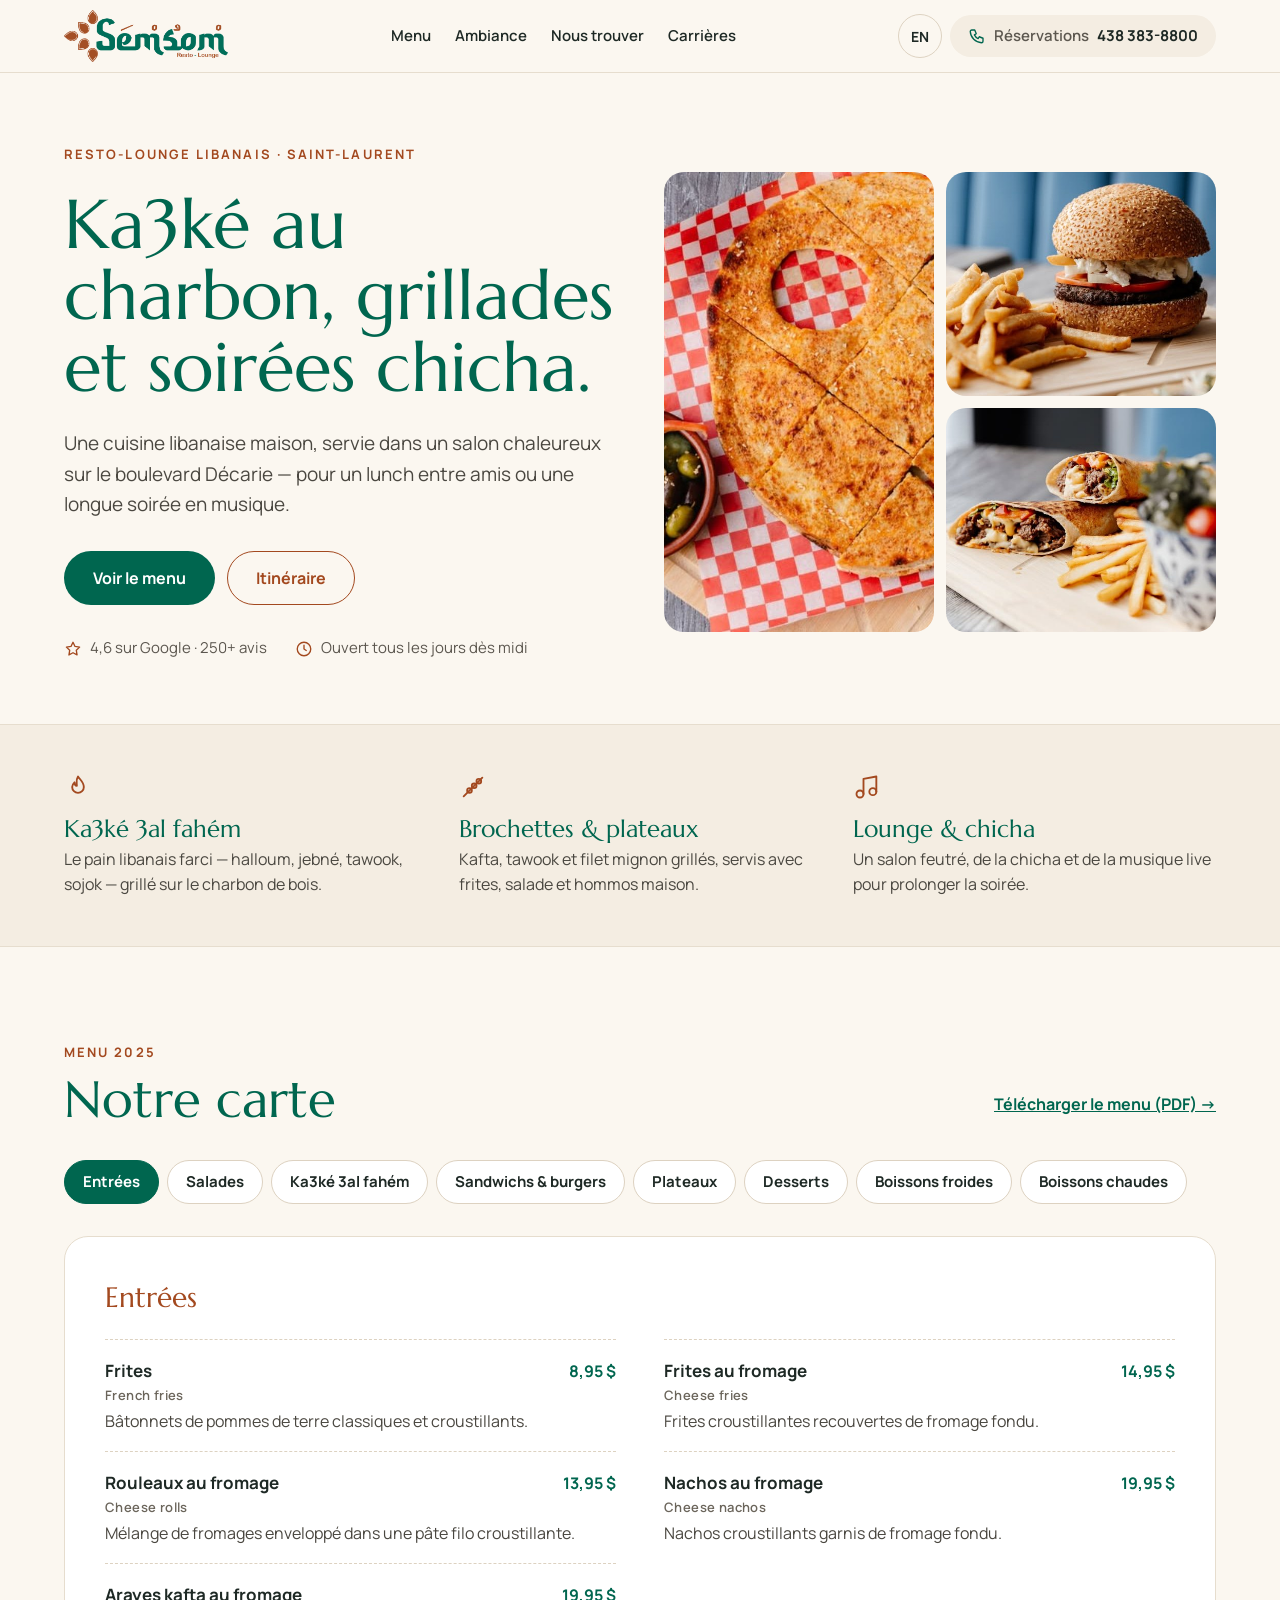
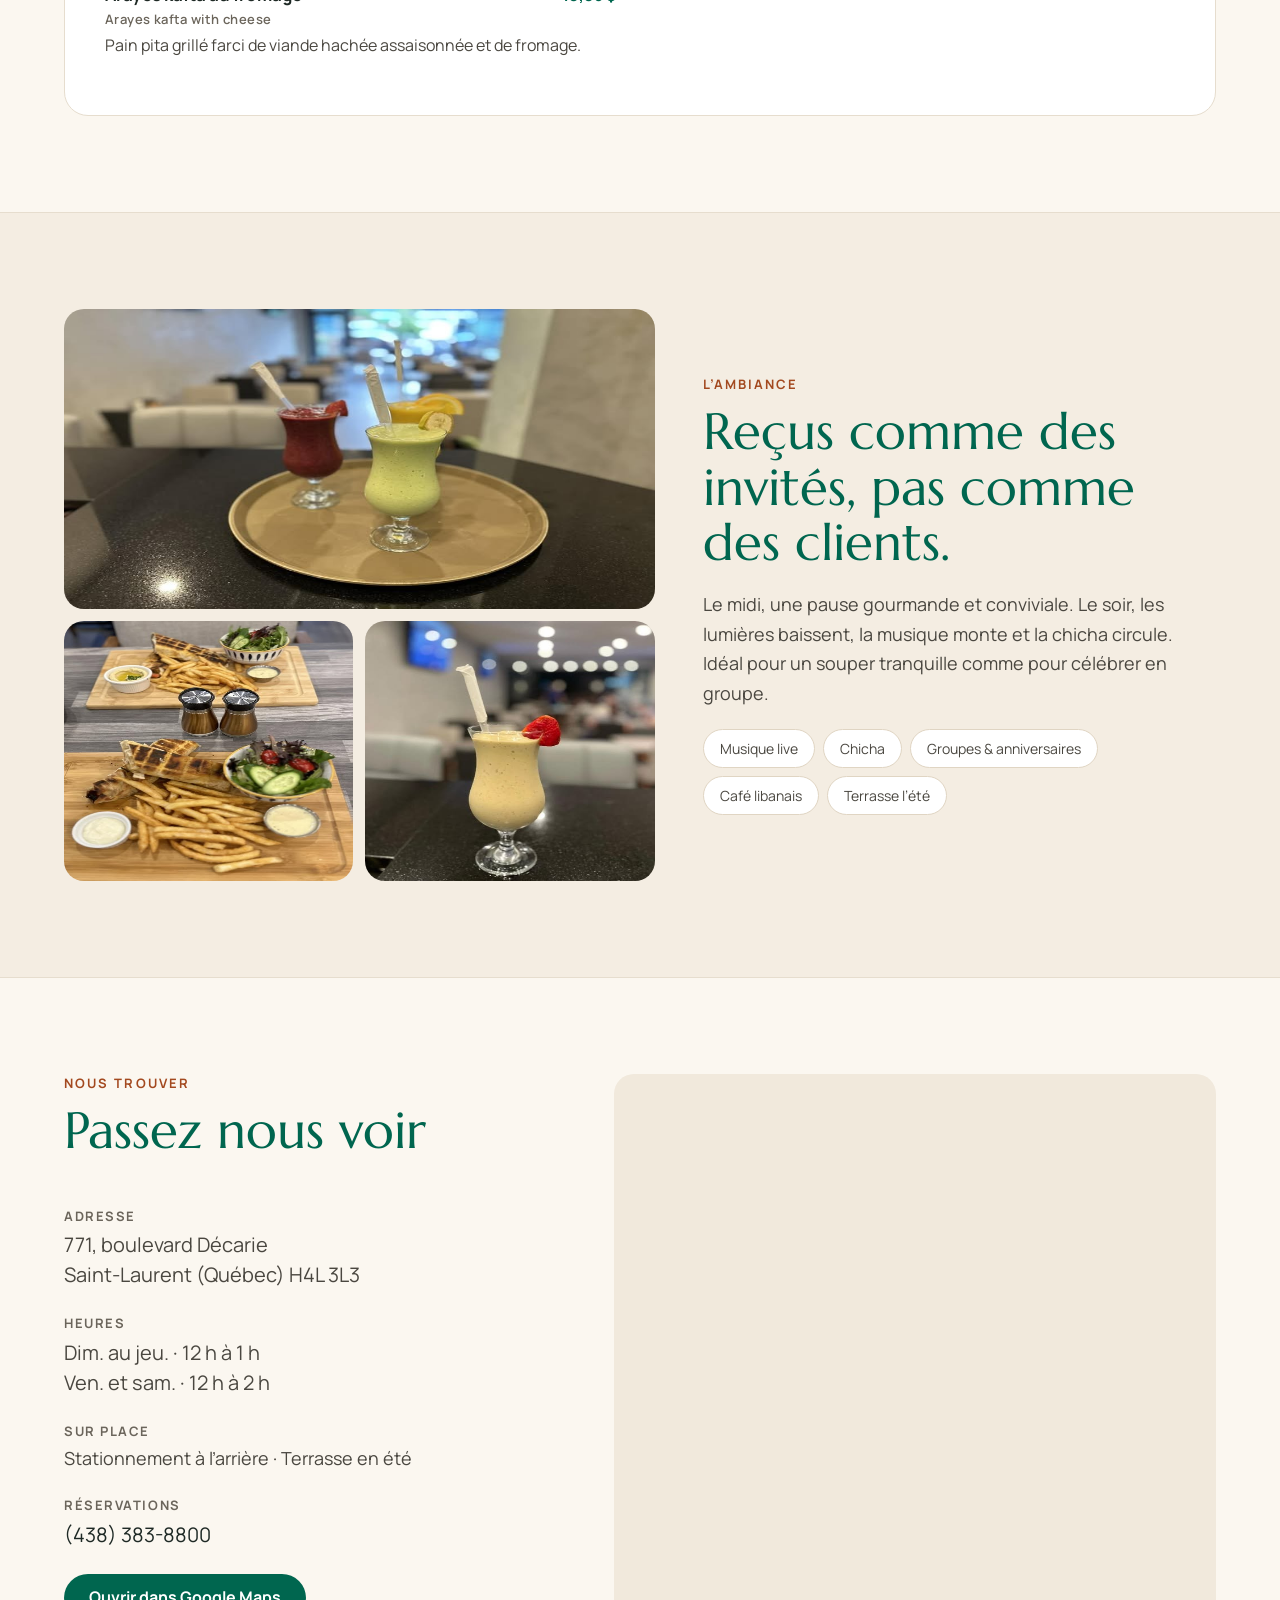
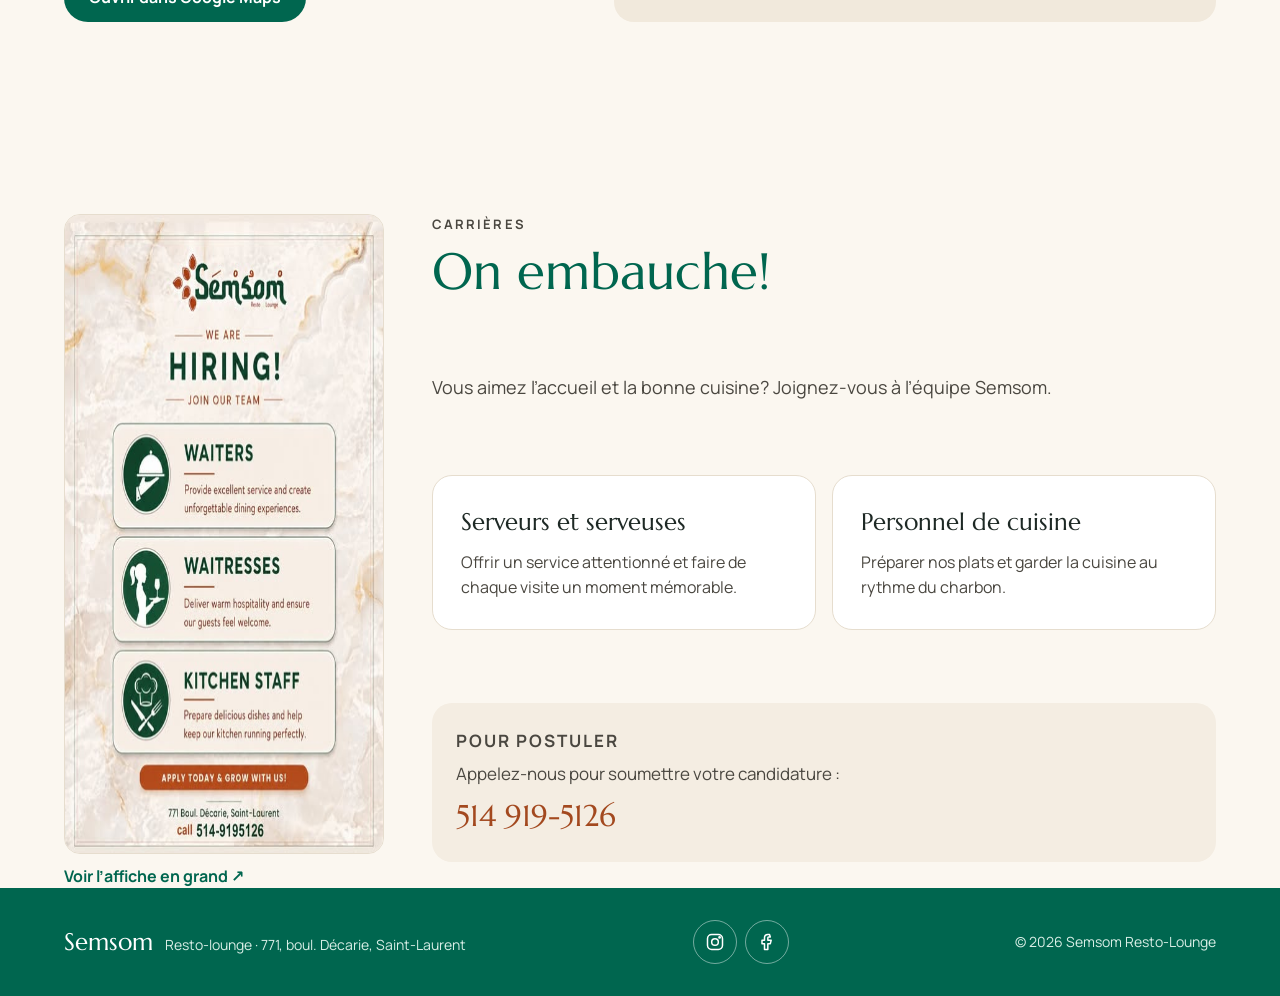
==== index.html @ 24baa08e "first commit" ====
<!doctype html>
<html lang="fr-CA" class="no-js">
<head>
<meta charset="utf-8">
<meta name="viewport" content="width=device-width, initial-scale=1">
<title>Semsom Resto-Lounge — Cuisine libanaise, ka3ké au charbon et chicha | Saint-Laurent</title>
<meta name="description" content="Resto-lounge libanais sur le boulevard Décarie à Saint-Laurent : ka3ké grillé au charbon, sandwichs, plateaux grillés, chicha et musique live. Ouvert tous les jours dès midi.">
<link rel="canonical" href="https://www.semsom.ca/">
<link rel="alternate" hreflang="fr-CA" href="https://www.semsom.ca/">
<link rel="alternate" hreflang="en-CA" href="https://www.semsom.ca/en/">
<link rel="alternate" hreflang="x-default" href="https://www.semsom.ca/">
<meta name="theme-color" content="#FBF7F0">

<meta property="og:type" content="restaurant">
<meta property="og:site_name" content="Semsom Resto-Lounge">
<meta property="og:title" content="Semsom Resto-Lounge — Cuisine libanaise, ka3ké au charbon et chicha | Saint-Laurent">
<meta property="og:description" content="Resto-lounge libanais sur le boulevard Décarie à Saint-Laurent : ka3ké grillé au charbon, sandwichs, plateaux grillés, chicha et musique live. Ouvert tous les jours dès midi.">
<meta property="og:url" content="https://www.semsom.ca/">
<meta property="og:image" content="https://www.semsom.ca/images/kaake.jpg">
<meta property="og:locale" content="fr_CA">

<link rel="icon" href="images/favicon.png" type="image/png">
<link rel="apple-touch-icon" href="images/apple-touch-icon.png">

<link rel="preconnect" href="https://fonts.googleapis.com">
<link rel="preconnect" href="https://fonts.gstatic.com" crossorigin>
<link href="https://fonts.googleapis.com/css2?family=Marcellus&family=Manrope:wght@400;500;600;700&display=swap" rel="stylesheet">

<link rel="stylesheet" href="css/base.css">
<link rel="stylesheet" href="css/mobile.css" media="(max-width: 767px)">
<link rel="stylesheet" href="css/desktop.css" media="(min-width: 768px)">

<script>document.documentElement.classList.replace('no-js', 'js');</script>
<script type="application/ld+json">
{
  "@context": "https://schema.org",
  "@type": "Restaurant",
  "name": "Semsom Resto-Lounge",
  "url": "https://www.semsom.ca/",
  "image": "https://www.semsom.ca/images/kaake.jpg",
  "logo": "https://www.semsom.ca/images/logo.png",
  "telephone": "+1-438-383-8800",
  "servesCuisine": [
    "Lebanese",
    "Middle Eastern"
  ],
  "priceRange": "$$",
  "acceptsReservations": true,
  "menu": "https://www.semsom.ca/#menu",
  "address": {
    "@type": "PostalAddress",
    "streetAddress": "771 Boulevard Décarie",
    "addressLocality": "Saint-Laurent",
    "addressRegion": "QC",
    "postalCode": "H4L 3L3",
    "addressCountry": "CA"
  },
  "geo": {
    "@type": "GeoCoordinates",
    "latitude": 45.511371,
    "longitude": -73.6777845
  },
  "hasMap": "https://maps.app.goo.gl/mGwGvGKA52FhG1XZ7",
  "openingHoursSpecification": [
    {
      "@type": "OpeningHoursSpecification",
      "dayOfWeek": [
        "Sunday",
        "Monday",
        "Tuesday",
        "Wednesday",
        "Thursday"
      ],
      "opens": "12:00",
      "closes": "01:00"
    },
    {
      "@type": "OpeningHoursSpecification",
      "dayOfWeek": [
        "Friday",
        "Saturday"
      ],
      "opens": "12:00",
      "closes": "02:00"
    }
  ],
  "sameAs": [
    "https://instagram.com/semsom.mtl",
    "https://www.facebook.com/profile.php?id=100093118194242"
  ],
  "inLanguage": "fr-CA"
}
</script>
</head>
<body>
<a class="skip-link" href="#main">Aller au contenu</a>

<svg width="0" height="0" style="position:absolute" aria-hidden="true">
  <symbol id="i-phone" viewBox="0 0 24 24"><path d="M5 4h4l2 5-2.5 1.5a11 11 0 0 0 5 5L15 13l5 2v4a2 2 0 0 1-2 2A16 16 0 0 1 3 6a2 2 0 0 1 2-2z"/></symbol>
  <symbol id="i-pin" viewBox="0 0 24 24"><path d="M12 21s-7-6.2-7-11.5a7 7 0 0 1 14 0C19 14.8 12 21 12 21z"/><circle cx="12" cy="9.5" r="2.5"/></symbol>
  <symbol id="i-menu" viewBox="0 0 24 24"><path d="M4 6h16M4 12h16M4 18h10"/></symbol>
  <symbol id="i-star" viewBox="0 0 24 24"><path d="M12 3l2.7 5.6 6.1.9-4.4 4.3 1 6.1L12 17l-5.4 2.9 1-6.1-4.4-4.3 6.1-.9z"/></symbol>
  <symbol id="i-clock" viewBox="0 0 24 24"><circle cx="12" cy="12" r="9"/><path d="M12 7v5l3 2"/></symbol>
  <symbol id="i-flame" viewBox="0 0 24 24"><path d="M12 3c2 3 5 5 5 9a5 5 0 0 1-10 0c0-2 1-3 2-4 0 2 1 3 2 3 0-3-1-5 1-8z"/></symbol>
  <symbol id="i-skewer" viewBox="0 0 24 24"><path d="M4 20L20 4"/><circle cx="9" cy="15" r="2"/><circle cx="13" cy="11" r="2"/><circle cx="17" cy="7" r="2"/></symbol>
  <symbol id="i-music" viewBox="0 0 24 24"><path d="M9 18V5l11-2v13"/><circle cx="6" cy="18" r="3"/><circle cx="17" cy="16" r="3"/></symbol>
  <symbol id="i-insta" viewBox="0 0 24 24"><rect x="3" y="3" width="18" height="18" rx="5"/><circle cx="12" cy="12" r="4"/><circle cx="17.5" cy="6.5" r="0.8"/></symbol>
  <symbol id="i-fb" viewBox="0 0 24 24"><path d="M15 3h-2a4 4 0 0 0-4 4v3H6v4h3v7h4v-7h3l1-4h-4V7a1 1 0 0 1 1-1h2z"/></symbol>
</svg>

<header class="site-header">
  <div class="container header-inner">
    <a class="logo" href="./">
      <img src="images/logo.png" alt="Semsom Resto-Lounge" width="1191" height="377">
    </a>
    <nav class="nav-desktop" aria-label="Navigation principale">
      <a href="#menu">Menu</a>
      <a href="#ambiance">Ambiance</a>
      <a href="#visiter">Nous trouver</a>
      <a href="#carrieres">Carrières</a>
    </nav>
    <div class="header-actions">
      <a class="lang-btn" href="en/" hreflang="en" lang="en" aria-label="English version">EN</a>
      <p class="book-desktop"><svg class="icon" aria-hidden="true"><use href="#i-phone"/></svg>Réservations <strong>438 383-8800</strong></p>
      <a class="call-icon" href="tel:+14383838800" aria-label="Appeler pour réserver : 438 383-8800"><svg class="icon" aria-hidden="true"><use href="#i-phone"/></svg></a>
    </div>
  </div>
  <nav class="nav-chips" aria-label="Navigation principale">
    <a href="#menu">Menu</a>
    <a href="#ambiance">Ambiance</a>
    <a href="#visiter">Nous trouver</a>
    <a href="#carrieres">Carrières</a>
  </nav>
</header>

<main id="main">

  <section id="accueil" class="container hero">
    <div class="hero-text">
      <p class="eyebrow">Resto-lounge libanais · Saint-Laurent</p>
      <h1 class="display">Ka3ké au charbon, grillades et soirées chicha.</h1>
      <p class="lead">Une cuisine libanaise maison, servie dans un salon chaleureux sur le boulevard Décarie — pour un lunch entre amis ou une longue soirée en musique.</p>
      <div class="hero-actions">
        <a class="btn btn-primary" href="#menu">Voir le menu</a>
        <a class="btn btn-outline" href="https://maps.app.goo.gl/mGwGvGKA52FhG1XZ7" target="_blank" rel="noopener">Itinéraire</a>
      </div>
      <div class="hero-facts">
        <span><svg class="icon" aria-hidden="true"><use href="#i-star"/></svg>4,6 sur Google · 250+ avis</span>
        <span><svg class="icon" aria-hidden="true"><use href="#i-clock"/></svg>Ouvert tous les jours dès midi</span>
      </div>
    </div>
    <div class="hero-media">
      <img class="photo photo-main" src="images/kaake.jpg" alt="Ka3ké jebné grillé au charbon, servi avec des légumes marinés" width="526" height="617" fetchpriority="high">
      <img class="photo photo-side" src="images/burger.jpg" alt="Hamburger libanais et frites" width="526" height="617" loading="lazy">
      <img class="photo photo-side" src="images/wrap.jpg" alt="Sandwich filet mignon grillé et frites" width="526" height="617" loading="lazy">
    </div>
  </section>

  <section class="band" aria-label="Ce qui nous distingue">
    <div class="container pillars">
      <div class="pillar">
        <svg class="icon" aria-hidden="true"><use href="#i-flame"/></svg>
        <div><h2>Ka3ké 3al fahém</h2><p>Le pain libanais farci — halloum, jebné, tawook, sojok — grillé sur le charbon de bois.</p></div>
      </div>
      <div class="pillar">
        <svg class="icon" aria-hidden="true"><use href="#i-skewer"/></svg>
        <div><h2>Brochettes &amp; plateaux</h2><p>Kafta, tawook et filet mignon grillés, servis avec frites, salade et hommos maison.</p></div>
      </div>
      <div class="pillar">
        <svg class="icon" aria-hidden="true"><use href="#i-music"/></svg>
        <div><h2>Lounge &amp; chicha</h2><p>Un salon feutré, de la chicha et de la musique live pour prolonger la soirée.</p></div>
      </div>
    </div>
  </section>

  <section id="menu" class="container menu-section" aria-labelledby="menu-title">
    <div class="menu-head">
      <div class="section-head">
        <p class="eyebrow">Menu 2025</p>
        <h2 id="menu-title" class="display">Notre carte</h2>
      </div>
      <a class="menu-pdf-desktop" href="https://drive.google.com/file/d/1wjDDBHNZCXKA3j3ufpBtQRf-TrBJ_iNm/view" target="_blank" rel="noopener">Télécharger le menu (PDF) →</a>
    </div>
    <div class="tabs" role="tablist" aria-label="Catégories du menu">
      <button type="button" class="tab" role="tab" id="tab-entrees" aria-controls="panel-entrees" aria-selected="true">Entrées</button>
      <button type="button" class="tab" role="tab" id="tab-salades" aria-controls="panel-salades" aria-selected="false" tabindex="-1">Salades</button>
      <button type="button" class="tab" role="tab" id="tab-kaake" aria-controls="panel-kaake" aria-selected="false" tabindex="-1">Ka3ké 3al fahém</button>
      <button type="button" class="tab" role="tab" id="tab-sandwichs" aria-controls="panel-sandwichs" aria-selected="false" tabindex="-1">Sandwichs &amp; burgers</button>
      <button type="button" class="tab" role="tab" id="tab-plateaux" aria-controls="panel-plateaux" aria-selected="false" tabindex="-1">Plateaux</button>
      <button type="button" class="tab" role="tab" id="tab-desserts" aria-controls="panel-desserts" aria-selected="false" tabindex="-1">Desserts</button>
      <button type="button" class="tab" role="tab" id="tab-froides" aria-controls="panel-froides" aria-selected="false" tabindex="-1">Boissons froides</button>
      <button type="button" class="tab" role="tab" id="tab-chaudes" aria-controls="panel-chaudes" aria-selected="false" tabindex="-1">Boissons chaudes</button>
    </div>
    <div class="panel" role="tabpanel" id="panel-entrees" aria-labelledby="tab-entrees" tabindex="0">
      <div class="panel-head">
        <h3>Entrées</h3>
      </div>
      <ul class="items">
          <li class="item">
            <div class="item-top"><span class="item-name">Frites</span><span class="item-price">8,95 $</span></div>
            <span class="item-alt" lang="en">French fries</span>
            <p class="item-desc">Bâtonnets de pommes de terre classiques et croustillants.</p>
          </li>
          <li class="item">
            <div class="item-top"><span class="item-name">Frites au fromage</span><span class="item-price">14,95 $</span></div>
            <span class="item-alt" lang="en">Cheese fries</span>
            <p class="item-desc">Frites croustillantes recouvertes de fromage fondu.</p>
          </li>
          <li class="item">
            <div class="item-top"><span class="item-name">Rouleaux au fromage</span><span class="item-price">13,95 $</span></div>
            <span class="item-alt" lang="en">Cheese rolls</span>
            <p class="item-desc">Mélange de fromages enveloppé dans une pâte filo croustillante.</p>
          </li>
          <li class="item">
            <div class="item-top"><span class="item-name">Nachos au fromage</span><span class="item-price">19,95 $</span></div>
            <span class="item-alt" lang="en">Cheese nachos</span>
            <p class="item-desc">Nachos croustillants garnis de fromage fondu.</p>
          </li>
          <li class="item">
            <div class="item-top"><span class="item-name">Arayes kafta au fromage</span><span class="item-price">19,95 $</span></div>
            <span class="item-alt" lang="en">Arayes kafta with cheese</span>
            <p class="item-desc">Pain pita grillé farci de viande hachée assaisonnée et de fromage.</p>
          </li>
      </ul>
    </div>
    <div class="panel" role="tabpanel" id="panel-salades" aria-labelledby="tab-salades" tabindex="0">
      <div class="panel-head">
        <h3>Salades</h3>
      </div>
      <ul class="items">
          <li class="item">
            <div class="item-top"><span class="item-name">Salade César au poulet</span><span class="item-price">18,95 $</span></div>
            <span class="item-alt" lang="en">Chicken Caesar salad</span>
            <p class="item-desc">Laitue romaine, poulet grillé, parmesan et vinaigrette César.</p>
          </li>
          <li class="item">
            <div class="item-top"><span class="item-name">Salade verte mixte</span><span class="item-price">16,95 $</span></div>
            <span class="item-alt" lang="en">Mixed green salad</span>
            <p class="item-desc">Mélange de verdures, sauce moutarde et citron.</p>
          </li>
          <li class="item">
            <div class="item-top"><span class="item-name">Salade de steak</span><span class="item-price">22,95 $</span></div>
            <span class="item-alt" lang="en">Steak salad</span>
            <p class="item-desc">Fines tranches de steak grillé sur roquette, vinaigrette balsamique.</p>
          </li>
      </ul>
    </div>
    <div class="panel" role="tabpanel" id="panel-kaake" aria-labelledby="tab-kaake" tabindex="0">
      <div class="panel-head">
        <h3>Ka3ké 3al fahém</h3>
        <p class="panel-note">Pain ka3ké libanais authentique, farci et grillé sur le charbon de bois.</p>
      </div>
      <ul class="items">
          <li class="item">
            <div class="item-top"><span class="item-name">Ka3két jebné</span><span class="item-price">18,95 $</span></div>
            <span class="item-alt" lang="en">Cheese ka3ké</span>
            <p class="item-desc">Notre mélange spécial de fromages.</p>
          </li>
          <li class="item">
            <div class="item-top"><span class="item-name">Ka3két halloum</span><span class="item-price">20,95 $</span></div>
            <span class="item-alt" lang="en">Halloumi ka3ké</span>
            <p class="item-desc">Notre fromage halloumi spécial.</p>
          </li>
          <li class="item">
            <div class="item-top"><span class="item-name">Ka3két picon w zaatar</span><span class="item-price">16,95 $</span></div>
            <span class="item-alt" lang="en">Picon &amp; zaatar ka3ké</span>
            <p class="item-desc">Fromage à tartiner et zaatar.</p>
          </li>
          <li class="item">
            <div class="item-top"><span class="item-name">Ka3két tawook &amp; jebné</span><span class="item-price">24,99 $</span></div>
            <span class="item-alt" lang="en">Tawook &amp; cheese ka3ké</span>
            <p class="item-desc">Tawook, fromage, laitue romaine, sauce à l’ail et cornichons.</p>
          </li>
          <li class="item">
            <div class="item-top"><span class="item-name">Ka3két kafta &amp; jebné</span><span class="item-price">24,99 $</span></div>
            <span class="item-alt" lang="en">Kafta &amp; cheese ka3ké</span>
            <p class="item-desc">Kafta, fromage, tomate, mayonnaise et cornichons.</p>
          </li>
          <li class="item">
            <div class="item-top"><span class="item-name">Ka3két sojok &amp; jebné</span><span class="item-price">24,99 $</span></div>
            <span class="item-alt" lang="en">Sojok &amp; cheese ka3ké</span>
            <p class="item-desc">Sojok, fromage, tomate, mayonnaise et cornichons.</p>
          </li>
      </ul>
    </div>
    <div class="panel" role="tabpanel" id="panel-sandwichs" aria-labelledby="tab-sandwichs" tabindex="0">
      <div class="panel-head">
        <h3>Sandwichs &amp; burgers</h3>
        <p class="panel-note">Servis avec frites et salade. Mélasse de grenade offerte sur demande.</p>
      </div>
      <ul class="items">
          <li class="item">
            <div class="item-top"><span class="item-name">Sandwich kafta</span><span class="item-price">19,95 $</span></div>
            <span class="item-alt" lang="en">Kafta sandwich</span>
            <p class="item-desc">Pain pita grillé garni de viande hachée assaisonnée.</p>
          </li>
          <li class="item">
            <div class="item-top"><span class="item-name">Sandwich tawook</span><span class="item-price">20,95 $</span></div>
            <span class="item-alt" lang="en">Tawook sandwich</span>
            <p class="item-desc">Blanc de poulet mariné et grillé dans un pain pita.</p>
          </li>
          <li class="item">
            <div class="item-top"><span class="item-name">Sandwich filet mignon</span><span class="item-price">22,95 $</span></div>
            <span class="item-alt" lang="en">Filet mignon sandwich</span>
            <p class="item-desc">Fines tranches de viande grillée.</p>
          </li>
          <li class="item">
            <div class="item-top"><span class="item-name">Hamburger libanais</span><span class="item-price">21,95 $</span></div>
            <span class="item-alt" lang="en">Lebanese hamburger</span>
            <p class="item-desc">Steak haché juteux aux saveurs du Moyen-Orient.</p>
          </li>
          <li class="item">
            <div class="item-top"><span class="item-name">Burger au poulet grillé</span><span class="item-price">20,95 $</span></div>
            <span class="item-alt" lang="en">Grilled chicken burger</span>
            <p class="item-desc">Poitrine de poulet grillée dans un pain moelleux.</p>
          </li>
          <li class="item">
            <div class="item-top"><span class="item-name">Sandwich sojouk</span><span class="item-price">17,95 $</span></div>
            <span class="item-alt" lang="en">Sojok sandwich</span>
            <p class="item-desc">Saucisse sojouk grillée, mayonnaise, tomate et cornichons.</p>
          </li>
          <li class="item">
            <div class="item-top"><span class="item-name">Sandwich makanek</span><span class="item-price">17,95 $</span></div>
            <span class="item-alt" lang="en">Makanek sandwich</span>
            <p class="item-desc">Saucisse makanek grillée, hommos, tomate et cornichons.</p>
          </li>
      </ul>
    </div>
    <div class="panel" role="tabpanel" id="panel-plateaux" aria-labelledby="tab-plateaux" tabindex="0">
      <div class="panel-head">
        <h3>Plateaux</h3>
        <p class="panel-note">Servis avec frites, salade et, au choix, hommos ou sauce à l’ail.</p>
      </div>
      <ul class="items">
          <li class="item">
            <div class="item-top"><span class="item-name">Plat kafta</span><span class="item-price">25,95 $</span></div>
            <span class="item-alt" lang="en">Kafta platter</span>
            <p class="item-desc">Viande hachée assaisonnée grillée, légumes grillés.</p>
          </li>
          <li class="item">
            <div class="item-top"><span class="item-name">Plat tawook</span><span class="item-price">26,95 $</span></div>
            <span class="item-alt" lang="en">Tawook platter</span>
            <p class="item-desc">Brochettes de poulet marinées et grillées.</p>
          </li>
          <li class="item">
            <div class="item-top"><span class="item-name">Plat de viande</span><span class="item-price">28,95 $</span></div>
            <span class="item-alt" lang="en">Meat platter</span>
            <p class="item-desc">Assortiment de viandes grillées et accompagnements.</p>
          </li>
          <li class="item">
            <div class="item-top"><span class="item-name">Plat grillé mixte</span><span class="item-price">34,95 $</span></div>
            <span class="item-alt" lang="en">Mixed grill platter</span>
            <p class="item-desc">Une variété de viandes grillées et de saveurs.</p>
          </li>
          <li class="item">
            <div class="item-top"><span class="item-name">Brochette de viande</span><span class="item-price">12,95 $</span></div>
            <span class="item-alt" lang="en">Meat skewer</span>
            <p class="item-desc">Supplément.</p>
          </li>
          <li class="item">
            <div class="item-top"><span class="item-name">Brochette tawook ou kafta</span><span class="item-price">10,95 $</span></div>
            <span class="item-alt" lang="en">Tawook or kafta skewer</span>
            <p class="item-desc">Supplément.</p>
          </li>
          <li class="item">
            <div class="item-top"><span class="item-name">Trempette hommos</span><span class="item-price">3,95 $</span></div>
            <span class="item-alt" lang="en">Hommos dip</span>
            <p class="item-desc">Supplément.</p>
          </li>
          <li class="item">
            <div class="item-top"><span class="item-name">Trempette à l’ail ou sauce piquante</span><span class="item-price">2,95 $</span></div>
            <span class="item-alt" lang="en">Garlic or chili dip</span>
            <p class="item-desc">Supplément.</p>
          </li>
      </ul>
    </div>
    <div class="panel" role="tabpanel" id="panel-desserts" aria-labelledby="tab-desserts" tabindex="0">
      <div class="panel-head">
        <h3>Desserts</h3>
      </div>
      <ul class="items">
          <li class="item">
            <div class="item-top"><span class="item-name">Tiramisu de grand-mère</span><span class="item-price">11,95 $</span></div>
            <span class="item-alt" lang="en">Grandma’s homemade tiramisu</span>
            <p class="item-desc">Tiramisu classique fait maison.</p>
          </li>
          <li class="item">
            <div class="item-top"><span class="item-name">Ka3két choco Semsom</span><span class="item-price">20,95 $</span></div>
            <span class="item-alt" lang="en">Choco ka3ké Semsom</span>
            <p class="item-desc">Ashta, Nutella et banane.</p>
          </li>
          <li class="item">
            <div class="item-top"><span class="item-name">Crêpe Nutella</span><span class="item-price">15,95 $</span></div>
            <span class="item-alt" lang="en">Nutella crêpe</span>
            <p class="item-desc">Crêpe garnie de Nutella.</p>
          </li>
          <li class="item">
            <div class="item-top"><span class="item-name">Crêpe Semsom</span><span class="item-price">19,95 $</span></div>
            <span class="item-alt" lang="en">Semsom crêpe</span>
            <p class="item-desc">Notre crêpe, avec une touche Semsom.</p>
          </li>
      </ul>
    </div>
    <div class="panel" role="tabpanel" id="panel-froides" aria-labelledby="tab-froides" tabindex="0">
      <div class="panel-head">
        <h3>Boissons froides</h3>
      </div>
      <ul class="items">
          <li class="item">
            <div class="item-top"><span class="item-name">Fusion de baies</span><span class="item-price">13,95 $</span></div>
            <span class="item-alt" lang="en">Berrylicious fusion</span>
            <p class="item-desc">Mélange de baies.</p>
          </li>
          <li class="item">
            <div class="item-top"><span class="item-name">Délice crémeux à l’avocat</span><span class="item-price">16,95 $</span></div>
            <span class="item-alt" lang="en">Creamy avocado delight</span>
            <p class="item-desc">Boisson onctueuse à base d’avocat.</p>
          </li>
          <li class="item">
            <div class="item-top"><span class="item-name">Rêve choco-avocat</span><span class="item-price">18,95 $</span></div>
            <span class="item-alt" lang="en">Choco avocado dream</span>
            <p class="item-desc">Chocolat et avocat.</p>
          </li>
          <li class="item">
            <div class="item-top"><span class="item-name">Milkshake classique, chocolat ou fraise</span><span class="item-price">13,95 $</span></div>
            <span class="item-alt" lang="en">Classic, chocolate or strawberry milkshake</span>
            <p class="item-desc">Au choix.</p>
          </li>
          <li class="item">
            <div class="item-top"><span class="item-name">Smoothie à la mangue</span><span class="item-price">13,95 $</span></div>
            <span class="item-alt" lang="en">Mango smoothie</span>
            <p class="item-desc">Smoothie classique à la mangue.</p>
          </li>
          <li class="item">
            <div class="item-top"><span class="item-name">Red Bull / Red Bull léger</span><span class="item-price">5,95 $</span></div>
            <span class="item-alt" lang="en">Red Bull / Red Bull Light</span>
          </li>
          <li class="item">
            <div class="item-top"><span class="item-name">Boissons gazeuses</span><span class="item-price">4,95 $</span></div>
            <span class="item-alt" lang="en">Soft drinks</span>
          </li>
          <li class="item">
            <div class="item-top"><span class="item-name">Eau plate</span><span class="item-price">3,45 $</span></div>
            <span class="item-alt" lang="en">Still water</span>
          </li>
          <li class="item">
            <div class="item-top"><span class="item-name">Eau pétillante</span><span class="item-price">5,95 $</span></div>
            <span class="item-alt" lang="en">Sparkling water</span>
          </li>
      </ul>
    </div>
    <div class="panel" role="tabpanel" id="panel-chaudes" aria-labelledby="tab-chaudes" tabindex="0">
      <div class="panel-head">
        <h3>Boissons chaudes</h3>
      </div>
      <ul class="items">
          <li class="item">
            <div class="item-top"><span class="item-name">Café libanais traditionnel</span><span class="item-price">8,95 $</span></div>
            <span class="item-alt" lang="en">Traditional Lebanese coffee</span>
            <p class="item-desc">Parfumé et robuste, préparé à la manière libanaise. Pour 2 personnes.</p>
          </li>
          <li class="item">
            <div class="item-top"><span class="item-name">Espresso solo</span><span class="item-price">3,95 $</span></div>
            <span class="item-alt" lang="en">Solo espresso</span>
          </li>
          <li class="item">
            <div class="item-top"><span class="item-name">Espresso doppio</span><span class="item-price">5,95 $</span></div>
            <span class="item-alt" lang="en">Doppio espresso</span>
          </li>
          <li class="item">
            <div class="item-top"><span class="item-name">Macchiato</span><span class="item-price">4,95 $</span></div>
            <span class="item-alt" lang="en">Macchiato</span>
          </li>
          <li class="item">
            <div class="item-top"><span class="item-name">Americano classique</span><span class="item-price">5,95 $</span></div>
            <span class="item-alt" lang="en">Classic americano</span>
          </li>
          <li class="item">
            <div class="item-top"><span class="item-name">Cappuccino crémeux</span><span class="item-price">6,95 $</span></div>
            <span class="item-alt" lang="en">Creamy cappuccino</span>
          </li>
          <li class="item">
            <div class="item-top"><span class="item-name">Café au lait deluxe</span><span class="item-price">7,95 $</span></div>
            <span class="item-alt" lang="en">Caffe latte deluxe</span>
          </li>
          <li class="item">
            <div class="item-top"><span class="item-name">Chocolat chaud décadent</span><span class="item-price">5,95 $</span></div>
            <span class="item-alt" lang="en">Decadent hot chocolate</span>
          </li>
          <li class="item">
            <div class="item-top"><span class="item-name">Sélection de thés</span><span class="item-price">dès 4,95 $</span></div>
            <span class="item-alt" lang="en">Tea selection</span>
            <p class="item-desc">Tasse 4,95 $ · Théière 9,95 $</p>
          </li>
          <li class="item">
            <div class="item-top"><span class="item-name">Maté énergisant</span><span class="item-price">13,95 $</span></div>
            <span class="item-alt" lang="en">Energizing maté</span>
            <p class="item-desc">Infusion de yerba maté.</p>
          </li>
      </ul>
    </div>
    <a class="btn btn-ghost menu-pdf-mobile" href="https://drive.google.com/file/d/1wjDDBHNZCXKA3j3ufpBtQRf-TrBJ_iNm/view" target="_blank" rel="noopener">Télécharger le menu (PDF)</a>
  </section>

  <section id="ambiance" class="band">
    <div class="container ambiance">
      <div class="ambiance-text">
        <div class="section-head">
          <p class="eyebrow">L’ambiance</p>
          <h2 class="display">Reçus comme des invités, pas comme des clients.</h2>
        </div>
        <p class="lead">Le midi, une pause gourmande et conviviale. Le soir, les lumières baissent, la musique monte et la chicha circule. Idéal pour un souper tranquille comme pour célébrer en groupe.</p>
        <ul class="chips">
          <li>Musique live</li>
          <li>Chicha</li>
          <li>Groupes &amp; anniversaires</li>
          <li>Café libanais</li>
          <li>Terrasse l’été</li>
        </ul>
      </div>
      <div class="amb-media">
        <img class="wide" src="images/smoothies.jpg" alt="Smoothies aux baies et à l’avocat servis dans le salon" width="720" height="540" loading="lazy">
        <img class="tall" src="images/sandwichs.jpg" alt="Sandwichs grillés servis avec frites, salade et hommos" width="526" height="762" loading="lazy">
        <img class="tall" src="images/avocat.jpg" alt="Délice crémeux à l’avocat garni d’une fraise" width="510" height="590" loading="lazy">
      </div>
    </div>
  </section>

  <section id="visiter" class="container visit" aria-labelledby="visit-title">
    <div class="section-head">
      <p class="eyebrow">Nous trouver</p>
      <h2 id="visit-title" class="display">Passez nous voir</h2>
    </div>
    <div class="visit-card card">
      <iframe class="map" title="Carte : Semsom-resto lounge, 771 boulevard Décarie" src="https://www.google.com/maps/embed?pb=!1m18!1m12!1m3!1d2795.9357990766325!2d-73.6777845!3d45.511371!2m3!1f0!2f0!3f0!3m2!1i1024!2i768!4f13.1!3m3!1m2!1s0x4cc9191db03fa18b%3A0x528955023f7f44bf!2sSemsom-resto%20lounge%20mtl!5e0!3m2!1sfr!2sca!4v1793209458309!5m2!1sfr!2sca" loading="lazy" referrerpolicy="strict-origin-when-cross-origin" allowfullscreen></iframe>
      <div class="visit-info">
        <div class="info-block">
          <h3 class="label">Adresse</h3>
          <p>771, boulevard Décarie<br>Saint-Laurent (Québec) H4L 3L3</p>
        </div>
        <div class="info-block">
          <h3 class="label">Heures</h3>
          <p>Dim. au jeu. · 12 h à 1 h<br>Ven. et sam. · 12 h à 2 h</p>
        </div>
        <div class="info-block">
          <h3 class="label">Sur place</h3>
          <p class="small">Stationnement à l’arrière · Terrasse en été</p>
        </div>
        <div class="info-block">
          <h3 class="label">Réservations</h3>
          <p><a class="tel-plain" href="tel:+14383838800">(438) 383-8800</a></p>
        </div>
        <a class="btn btn-primary" href="https://maps.app.goo.gl/mGwGvGKA52FhG1XZ7" target="_blank" rel="noopener">Ouvrir dans Google Maps</a>
      </div>
    </div>
  </section>

  <section id="carrieres" class="container careers" aria-labelledby="careers-title">
    <div class="careers-inner card">
      <div class="careers-top">
        <a class="poster-link" href="images/affiche-embauche.jpg" target="_blank" rel="noopener">
          <img src="images/affiche-embauche.jpg" alt="Affiche d’embauche Semsom : serveurs, serveuses et personnel de cuisine" width="512" height="640" loading="lazy">
          <span>Voir l’affiche en grand ↗</span>
        </a>
        <div class="careers-title section-head">
          <p class="eyebrow">Carrières</p>
          <h2 id="careers-title" class="display">On embauche!</h2>
          <p class="jobs-short">Serveurs et serveuses · Personnel de cuisine</p>
        </div>
      </div>
      <p class="lead careers-intro">Vous aimez l’accueil et la bonne cuisine? Joignez-vous à l’équipe Semsom.</p>
      <div class="jobs">
        <div class="card"><h3>Serveurs et serveuses</h3><p>Offrir un service attentionné et faire de chaque visite un moment mémorable.</p></div>
        <div class="card"><h3>Personnel de cuisine</h3><p>Préparer nos plats et garder la cuisine au rythme du charbon.</p></div>
      </div>
      <div class="apply">
        <p class="label">Pour postuler</p>
        <p>Appelez-nous pour soumettre votre candidature :</p>
        <a class="phone-big" href="tel:+15149195126">514 919-5126</a>
      </div>
      <div class="careers-actions">
        <a class="btn btn-terra" href="tel:+15149195126">Postuler · appeler</a>
        <a class="btn btn-ghost" href="images/affiche-embauche.jpg" target="_blank" rel="noopener">Voir l’affiche</a>
      </div>
    </div>
  </section>

</main>

<footer class="site-footer">
  <div class="container footer-inner">
    <div class="footer-brand">
      <strong>Semsom</strong>
      <span>Resto-lounge · 771, boul. Décarie, Saint-Laurent</span>
    </div>
    <div class="socials">
      <a href="https://instagram.com/semsom.mtl" target="_blank" rel="noopener" aria-label="Instagram @semsom.mtl"><svg class="icon" aria-hidden="true"><use href="#i-insta"/></svg></a>
      <a href="https://www.facebook.com/profile.php?id=100093118194242" target="_blank" rel="noopener" aria-label="Facebook Semsom Resto-Lounge"><svg class="icon" aria-hidden="true"><use href="#i-fb"/></svg></a>
    </div>
    <p class="footer-copy">© 2026 Semsom Resto-Lounge</p>
  </div>
</footer>

<nav class="action-bar" aria-label="Actions rapides">
  <a class="primary" href="tel:+14383838800"><svg class="icon" aria-hidden="true"><use href="#i-phone"/></svg>Réserver</a>
  <a href="https://maps.app.goo.gl/mGwGvGKA52FhG1XZ7" target="_blank" rel="noopener"><svg class="icon" aria-hidden="true"><use href="#i-pin"/></svg>Itinéraire</a>
  <a href="#menu"><svg class="icon" aria-hidden="true"><use href="#i-menu"/></svg>Menu</a>
</nav>

<script src="js/main.js" defer></script>
</body>
</html>
---- css/base.css ----
/* ==========================================================
   Semsom — shared styles (all screen sizes)
   Layout per screen size lives in mobile.css / desktop.css
   ========================================================== */

:root {
  --cream: #FBF7F0;
  --sand: #F4EDE2;
  --sand-2: #F1E9DC;
  --white: #FFFFFF;
  --line: #E6DDCE;
  --line-2: #DDD2C1;
  --ink: #1E2925;
  --body: #4A4740;
  --muted: #5C574F;
  --soft: #6B655B;
  --green: #00664F;
  --green-dark: #004D3B;
  --terra: #A3491F;
  --on-green: #D8EEE6;

  --font-display: "Marcellus", Georgia, serif;
  --font-body: "Manrope", system-ui, -apple-system, "Segoe UI", sans-serif;

  --radius: 20px;
  --radius-sm: 14px;
  --pill: 999px;
  --header-h: 72px;
}

*, *::before, *::after { box-sizing: border-box; }

html { scroll-behavior: smooth; scroll-padding-top: calc(var(--header-h) + 16px); }
@media (prefers-reduced-motion: reduce) { html { scroll-behavior: auto; } }

body {
  margin: 0;
  background: var(--cream);
  color: var(--ink);
  font-family: var(--font-body);
  line-height: 1.5;
  -webkit-font-smoothing: antialiased;
}

img { max-width: 100%; display: block; }
a { color: var(--green); }
a:hover { color: var(--green-dark); }
:focus-visible { outline: 3px solid var(--terra); outline-offset: 3px; border-radius: 6px; }

.container { max-width: 1200px; margin: 0 auto; padding-inline: 16px; }

.skip-link {
  position: absolute; left: 16px; top: -60px; z-index: 100;
  background: var(--green); color: #fff; padding: 12px 18px; border-radius: var(--pill);
  font-weight: 700; text-decoration: none;
}
.skip-link:focus { top: 12px; color: #fff; }

/* ---------- Type ---------- */
.eyebrow {
  margin: 0; font-size: 13px; font-weight: 700; letter-spacing: 0.16em;
  text-transform: uppercase; color: var(--terra);
}
h1, h2, h3 { margin: 0; font-weight: 400; }
.display { font-family: var(--font-display); color: var(--green); line-height: 1.08; }
.lead { margin: 0; color: var(--body); line-height: 1.6; }
.label {
  margin: 0; font-family: var(--font-body); font-size: 13px; font-weight: 700;
  letter-spacing: 0.12em; text-transform: uppercase; color: var(--soft);
}

/* ---------- Buttons ---------- */
.btn {
  display: inline-flex; align-items: center; justify-content: center; gap: 8px;
  min-height: 48px; padding: 12px 24px; border-radius: var(--pill);
  font: 700 16px/1.2 var(--font-body); text-decoration: none; cursor: pointer;
  border: 1.5px solid transparent;
}
.btn-primary { background: var(--green); color: #fff; }
.btn-primary:hover { background: var(--green-dark); color: #fff; }
.btn-terra { background: var(--terra); color: #fff; }
.btn-terra:hover { background: #8A3D19; color: #fff; }
.btn-outline { border-color: var(--terra); color: var(--terra); background: transparent; }
.btn-outline:hover { background: var(--terra); color: #fff; }
.btn-ghost { border-color: var(--line-2); color: var(--ink); background: var(--white); }
.btn-ghost:hover { border-color: var(--ink); color: var(--ink); }

.icon { width: 20px; height: 20px; flex: none; fill: none; stroke: currentColor; stroke-width: 1.8; stroke-linecap: round; stroke-linejoin: round; }

/* ---------- Header ---------- */
.site-header {
  position: sticky; top: 0; z-index: 50;
  background: rgba(251, 247, 240, 0.95);
  -webkit-backdrop-filter: blur(8px); backdrop-filter: blur(8px);
  border-bottom: 1px solid var(--line);
}
.header-inner { display: flex; align-items: center; justify-content: space-between; gap: 16px; min-height: var(--header-h); }
.logo img { width: auto; }
.header-actions { display: flex; align-items: center; gap: 8px; }
.lang-btn {
  display: inline-flex; align-items: center; justify-content: center;
  min-width: 44px; min-height: 44px; padding: 0 12px;
  border: 1.5px solid var(--line-2); border-radius: var(--pill);
  color: var(--ink); font-size: 14px; font-weight: 700; text-decoration: none;
}
.lang-btn:hover { border-color: var(--ink); color: var(--ink); }

/* ---------- Sections ---------- */
.band { background: var(--sand); border-block: 1px solid var(--line); }
.section-head { display: flex; flex-direction: column; gap: 10px; }

.photo { width: 100%; object-fit: cover; border-radius: var(--radius); }

.pillar { display: flex; gap: 14px; }
.pillar .icon { width: 28px; height: 28px; color: var(--terra); stroke-width: 1.6; }
.pillar h2 { font-family: var(--font-display); color: var(--green); }
.pillar p { margin: 0; color: var(--body); line-height: 1.6; }

/* ---------- Menu ---------- */
.tabs { display: flex; gap: 8px; }
.tab {
  flex: none; min-height: 44px; padding: 10px 18px;
  border: 1.5px solid var(--line-2); border-radius: var(--pill);
  background: var(--white); color: var(--ink);
  font: 700 15px/1.2 var(--font-body); cursor: pointer;
}
.tab:hover { border-color: var(--ink); }
.tab[aria-selected="true"] { background: var(--green); border-color: var(--green); color: #fff; }

.panel { background: var(--white); border: 1px solid var(--line); border-radius: 24px; }
.panel + .panel { margin-top: 16px; }
.js .panel + .panel { margin-top: 0; }
.panel[hidden] { display: none; }
.panel-head { display: flex; flex-wrap: wrap; justify-content: space-between; align-items: baseline; gap: 8px 24px; }
.panel-head h3 { font-family: var(--font-display); font-size: 28px; color: var(--terra); }
.panel-note { margin: 0; color: var(--muted); font-size: 15px; max-width: 36rem; }
.items { list-style: none; margin: 0; padding: 0; }
.item { display: flex; flex-direction: column; gap: 3px; border-top: 1px dashed var(--line-2); }
.item-top { display: flex; justify-content: space-between; align-items: baseline; gap: 16px; }
.item-name { font-weight: 700; }
.item-price { font-weight: 700; color: var(--green); white-space: nowrap; }
.item-alt { font-size: 13px; font-weight: 600; letter-spacing: 0.03em; color: var(--soft); }
.item-desc { margin: 0; color: var(--body); line-height: 1.5; }

/* ---------- Chips ---------- */
.chips { display: flex; flex-wrap: wrap; gap: 8px; list-style: none; margin: 0; padding: 0; }
.chips li { background: var(--white); border: 1px solid #E0D5C3; border-radius: var(--pill); padding: 8px 16px; font-size: 14px; color: var(--body); }

/* ---------- Cards ---------- */
.card { background: var(--white); border: 1px solid var(--line); border-radius: var(--radius); }
.card h3 { font-family: var(--font-display); font-size: 24px; }
.card h3.label { font-family: var(--font-body); font-size: 13px; }
.card p { margin: 0; color: var(--body); line-height: 1.6; }

.apply { background: var(--sand); border-radius: var(--radius); padding: 24px; display: flex; flex-direction: column; gap: 6px; }
.apply p { margin: 0; }
.phone-big { font-family: var(--font-display); font-size: 30px; color: var(--terra); text-decoration: none; }
.phone-big:hover { color: #8A3D19; }

.poster-link { display: flex; flex-direction: column; gap: 10px; text-decoration: none; font-weight: 700; }
.poster-link img { border-radius: 16px; border: 1px solid var(--line); }

/* ---------- Visit ---------- */
.info-block { display: flex; flex-direction: column; gap: 4px; }
.info-block p { margin: 0; line-height: 1.5; }
.tel-plain { color: var(--ink); text-decoration: none; }
.map { width: 100%; border: 0; border-radius: var(--radius); background: var(--sand-2); }

/* ---------- Footer ---------- */
.site-footer { background: var(--green); color: #fff; }
.footer-inner { display: flex; flex-wrap: wrap; justify-content: space-between; align-items: center; gap: 16px; padding-block: 32px; }
.footer-brand { display: flex; align-items: baseline; gap: 12px; flex-wrap: wrap; }
.footer-brand strong { font-family: var(--font-display); font-weight: 400; font-size: 24px; }
.footer-brand span, .footer-copy { font-size: 14px; color: var(--on-green); margin: 0; }
.socials { display: flex; gap: 8px; }
.socials a {
  width: 44px; height: 44px; border: 1px solid rgba(255,255,255,.45); border-radius: var(--pill);
  display: inline-flex; align-items: center; justify-content: center; color: #fff;
}
.socials a:hover { background: rgba(255,255,255,.12); color: #fff; }

.visually-hidden {
  position: absolute !important; width: 1px; height: 1px; padding: 0; margin: -1px;
  overflow: hidden; clip: rect(0 0 0 0); white-space: nowrap; border: 0;
}
---- css/mobile.css ----
/* ==========================================================
   Semsom — MOBILE layout (loaded only below 768px)
   <link rel="stylesheet" href="css/mobile.css" media="(max-width: 767px)">
   ========================================================== */

:root { --header-h: 60px; }
body { padding-bottom: 84px; } /* room for the action bar */

/* Header */
.logo img { height: 40px; }
.nav-desktop, .book-desktop { display: none; }
.call-icon {
  width: 44px; height: 44px; border-radius: var(--pill);
  display: inline-flex; align-items: center; justify-content: center;
  background: var(--green); color: #fff;
}
.call-icon:hover { color: #fff; background: var(--green-dark); }

/* Section chips under the header */
.nav-chips {
  display: flex; gap: 8px; overflow-x: auto; white-space: nowrap;
  padding: 12px 16px; border-bottom: 1px solid var(--line);
  scrollbar-width: none;
}
.nav-chips::-webkit-scrollbar { display: none; }
.nav-chips a {
  flex: none; padding: 10px 14px; border-radius: var(--pill);
  background: var(--sand); color: var(--ink); text-decoration: none;
  font-size: 14px; font-weight: 700;
}

/* Hero */
.hero { padding-block: 20px 32px; display: flex; flex-direction: column; gap: 18px; }
.hero-media { order: -1; display: grid; grid-template-columns: 1fr 1fr; gap: 10px; }
.hero-media .photo-main { grid-column: span 2; height: 280px; }
.hero-media .photo-side { height: 150px; border-radius: 16px; }
.hero-text { display: flex; flex-direction: column; gap: 16px; }
.hero h1 { font-size: 38px; }
.hero .lead { font-size: 16px; }
.hero-actions { display: flex; flex-direction: column; gap: 10px; }
.hero-actions .btn { width: 100%; }
.hero-facts { display: flex; flex-direction: column; gap: 6px; font-size: 14px; color: var(--muted); }
.hero-facts span { display: flex; align-items: center; gap: 8px; }
.hero-facts .icon { width: 16px; height: 16px; color: var(--terra); }

/* Pillars */
.pillars { padding-block: 28px; display: flex; flex-direction: column; gap: 20px; }
.pillar h2 { font-size: 21px; }
.pillar p { font-size: 15px; }

/* Menu */
.menu-section { padding-block: 36px 32px; display: flex; flex-direction: column; gap: 16px; }
.menu-section .section-head h2 { font-size: 34px; }
.menu-pdf-desktop { display: none; }
.tabs {
  position: sticky; top: var(--header-h); z-index: 20;
  margin-inline: -16px; padding: 8px 16px; background: var(--cream);
  overflow-x: auto; white-space: nowrap; scrollbar-width: none;
}
.tabs::-webkit-scrollbar { display: none; }
.tab { font-size: 14px; padding: 10px 16px; }
.no-js .tabs { display: none; }
.panel { border: 0; border-radius: 0; background: transparent; }
.panel-head { padding: 4px 0 8px; }
.panel-head h3 { font-size: 24px; }
.panel-note { padding: 12px 14px; background: var(--sand); border-radius: 12px; font-size: 14px; }
.item { padding: 14px 0; }
.item-name { font-size: 16px; }
.item-price { font-size: 15px; }
.item-alt { font-size: 12px; }
.item-desc { font-size: 14px; }
.menu-pdf-mobile { width: 100%; margin-top: 8px; }

/* Ambiance */
.ambiance { padding-block: 36px; display: flex; flex-direction: column; gap: 18px; }
.ambiance .section-head h2 { font-size: 32px; }
.amb-media {
  display: flex; gap: 10px; overflow-x: auto; scroll-snap-type: x mandatory;
  margin-inline: -16px; padding-inline: 16px; scrollbar-width: none;
}
.amb-media::-webkit-scrollbar { display: none; }
.amb-media img { flex: none; height: 220px; border-radius: 16px; scroll-snap-align: start; }
.amb-media .wide { width: 290px; }
.amb-media .tall { width: 170px; }
.ambiance-text { display: flex; flex-direction: column; gap: 14px; }
.ambiance .lead { font-size: 16px; }
.chips li { font-size: 13px; padding: 7px 14px; }

/* Visit (shown before careers on mobile) */
.visit { padding-block: 36px; display: flex; flex-direction: column; gap: 20px; }
.visit .section-head h2 { font-size: 32px; }
.visit-card { display: flex; flex-direction: column; overflow: hidden; }
.map { height: 220px; border-radius: 0; }
.visit-info { padding: 18px; display: flex; flex-direction: column; gap: 16px; }
.info-block p { font-size: 17px; }
.info-block .small { font-size: 15px; }
.visit-info .btn { width: 100%; }

/* Careers */
.careers { padding-bottom: 36px; }
.careers-inner { display: flex; flex-direction: column; gap: 14px; padding: 18px; }
.careers-top { display: flex; gap: 14px; align-items: center; }
.poster-link { flex: none; }
.poster-link img { width: 96px; height: 120px; object-fit: cover; border-radius: 10px; }
.poster-link span { display: none; }
.careers h2 { font-size: 26px; }
.careers .jobs-short { margin: 0; font-size: 14px; color: var(--body); }
.jobs { display: none; }
.apply { padding: 0; background: transparent; }
.apply .label, .apply .phone-big { display: none; }
.careers-actions { display: grid; grid-template-columns: 1fr 1fr; gap: 8px; }
.careers-actions .btn { min-height: 46px; padding: 10px 8px; font-size: 14px; }

/* Footer */
.footer-copy { width: 100%; }

/* Sticky action bar */
.action-bar {
  position: fixed; inset: auto 0 0 0; z-index: 60;
  display: grid; grid-template-columns: repeat(3, 1fr); gap: 8px;
  padding: 10px 12px calc(12px + env(safe-area-inset-bottom));
  background: rgba(255,255,255,0.97); border-top: 1px solid var(--line);
}
.action-bar a {
  min-height: 52px; border-radius: var(--radius-sm);
  display: flex; flex-direction: column; align-items: center; justify-content: center; gap: 2px;
  background: var(--sand); color: var(--ink); text-decoration: none; font-size: 12px; font-weight: 700;
}
.action-bar a.primary { background: var(--green); color: #fff; }
---- css/desktop.css ----
/* ==========================================================
   Semsom — DESKTOP / TABLET layout (loaded from 768px up)
   <link rel="stylesheet" href="css/desktop.css" media="(min-width: 768px)">
   ========================================================== */

.container { padding-inline: 24px; }

/* Header */
.logo img { height: 52px; }
.nav-chips, .call-icon, .action-bar { display: none; }
.nav-desktop { display: flex; align-items: center; gap: 24px; font-size: 15px; font-weight: 600; }
.nav-desktop a { color: var(--ink); text-decoration: none; padding: 12px 0; }
.nav-desktop a:hover { color: var(--green); }
/* On desktop the number is shown as text, not a call button */
.book-desktop { display: flex; align-items: center; gap: 8px; margin: 0; padding: 10px 18px; border-radius: var(--pill); background: var(--sand); font-size: 15px; font-weight: 600; color: var(--muted); }
.book-desktop .icon { width: 18px; height: 18px; color: var(--green); }
.book-desktop strong { color: var(--ink); }

/* Hero */
.hero { padding-block: 72px 64px; display: flex; gap: 48px; align-items: center; }
.hero-text { flex: 1 1 0; min-width: 0; display: flex; flex-direction: column; gap: 24px; }
.hero h1 { font-size: clamp(44px, 5.4vw, 76px); line-height: 1.04; }
.hero .lead { font-size: 19px; max-width: 34rem; }
.hero-actions { display: flex; flex-wrap: wrap; gap: 12px; margin-top: 8px; }
.hero-actions .btn { padding-inline: 28px; min-height: 54px; }
.hero-facts { display: flex; flex-wrap: wrap; gap: 8px 28px; margin-top: 8px; font-size: 15px; color: var(--muted); }
.hero-facts span { display: flex; align-items: center; gap: 8px; }
.hero-facts .icon { width: 18px; height: 18px; color: var(--terra); }
.hero-media { flex: 1 1 0; min-width: 0; display: grid; grid-template-columns: 1fr 1fr; grid-template-rows: 224px 224px; gap: 12px; }
.hero-media .photo-main { grid-row: span 2; height: 100%; }
.hero-media .photo-side { height: 100%; }

/* Pillars */
.pillars { padding-block: 48px; display: grid; grid-template-columns: repeat(3, 1fr); gap: 32px; }
.pillar { flex-direction: column; gap: 10px; }
.pillar h2 { font-size: 24px; }
.pillar p { font-size: 16px; }

/* Menu */
.menu-section { padding-block: 96px; display: flex; flex-direction: column; gap: 32px; }
.menu-head { display: flex; justify-content: space-between; align-items: flex-end; gap: 16px; }
.menu-section .section-head h2 { font-size: clamp(36px, 4vw, 52px); }
.menu-pdf-mobile { display: none; }
.menu-pdf-desktop { font-weight: 700; padding: 12px 0; }
.tabs { flex-wrap: wrap; }
.no-js .tabs { display: none; }
.panel { padding: 40px; display: flex; flex-direction: column; gap: 20px; }
.items { display: grid; grid-template-columns: repeat(2, minmax(0, 1fr)); column-gap: 48px; }
.item { padding: 18px 0; }
.item-name { font-size: 17px; }
.item-price { font-size: 16px; }

/* Ambiance */
.ambiance { padding-block: 96px; display: grid; grid-template-columns: 1.15fr 1fr; gap: 48px; align-items: center; }
.amb-media { grid-column: 1; grid-row: 1; display: grid; grid-template-columns: 1fr 1fr; gap: 12px; }
.amb-media .wide { grid-column: span 2; height: 300px; }
.amb-media .tall { height: 260px; }
.amb-media img { border-radius: var(--radius); }
.ambiance .section-head h2 { font-size: clamp(36px, 4vw, 52px); }
.ambiance .lead { font-size: 18px; line-height: 1.65; }
.ambiance-text { grid-column: 2; grid-row: 1; display: flex; flex-direction: column; gap: 20px; }

/* Careers (desktop: poster + full job cards) */
.careers { padding-top: 96px; }
.careers-inner { display: grid; grid-template-columns: 320px 1fr; gap: 48px; align-items: start; border: 0; background: transparent; }
.careers-top { display: contents; }
.careers-top .poster-link { grid-column: 1; grid-row: 1 / span 4; }
.careers-top .careers-title { grid-column: 2; }
.careers h2 { font-size: clamp(36px, 4vw, 52px); }
.careers .jobs-short { display: none; }
.careers-intro, .jobs, .apply, .careers-actions { grid-column: 2; }
.careers-intro { font-size: 18px; margin-top: -24px; }
.jobs { display: grid; grid-template-columns: 1fr 1fr; gap: 16px; }
.jobs .card { padding: 28px; display: flex; flex-direction: column; gap: 10px; }
.careers-actions { display: none; }
.apply p { font-size: 17px; }

/* Visit */
.visit { padding-block: 96px; display: grid; grid-template-columns: 1fr 1.2fr; gap: 48px; }
.visit .section-head { grid-column: 1; }
.visit .section-head h2 { font-size: clamp(36px, 4vw, 52px); }
.visit-card { display: contents; }
.visit-info { grid-column: 1; display: flex; flex-direction: column; gap: 24px; }
.map { grid-column: 2; grid-row: 1 / span 2; height: 100%; min-height: 440px; }
.info-block p { font-size: 20px; }
.info-block .small { font-size: 18px; }
.visit-info .btn { align-self: flex-start; }
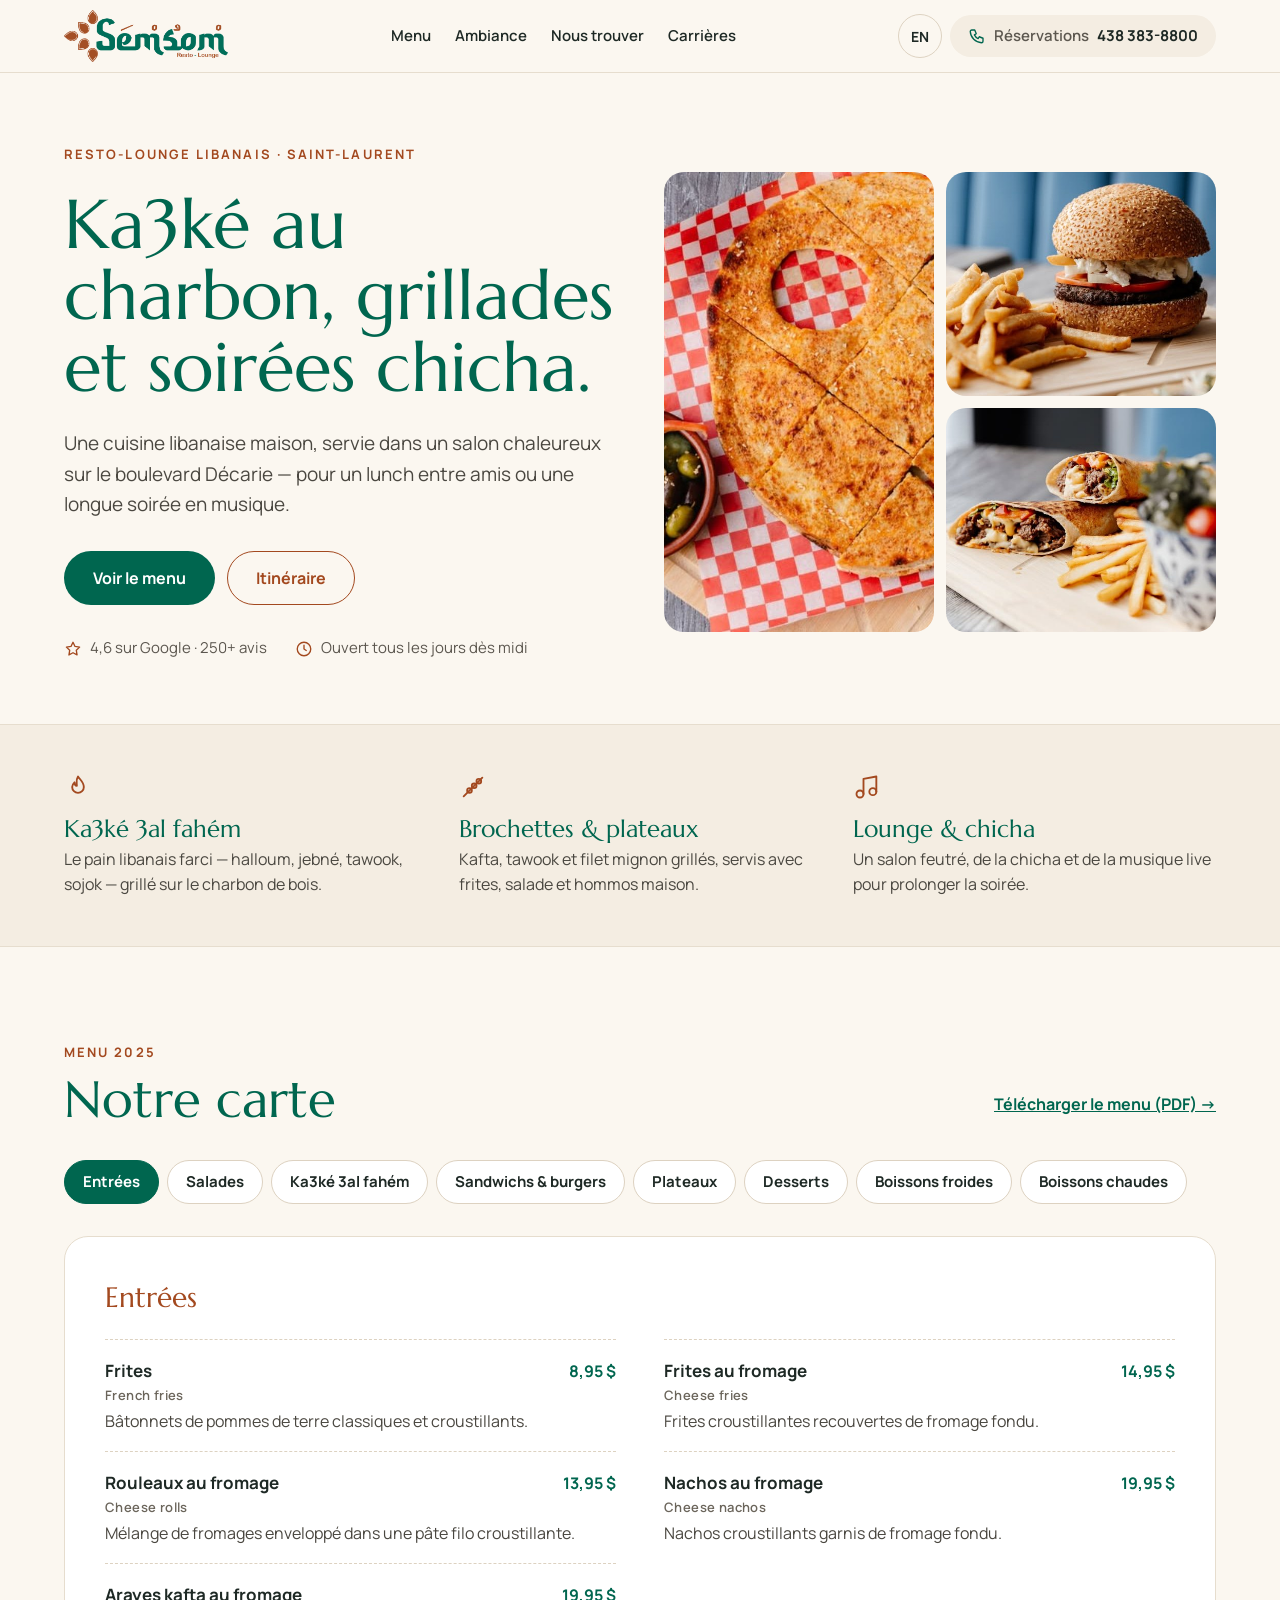
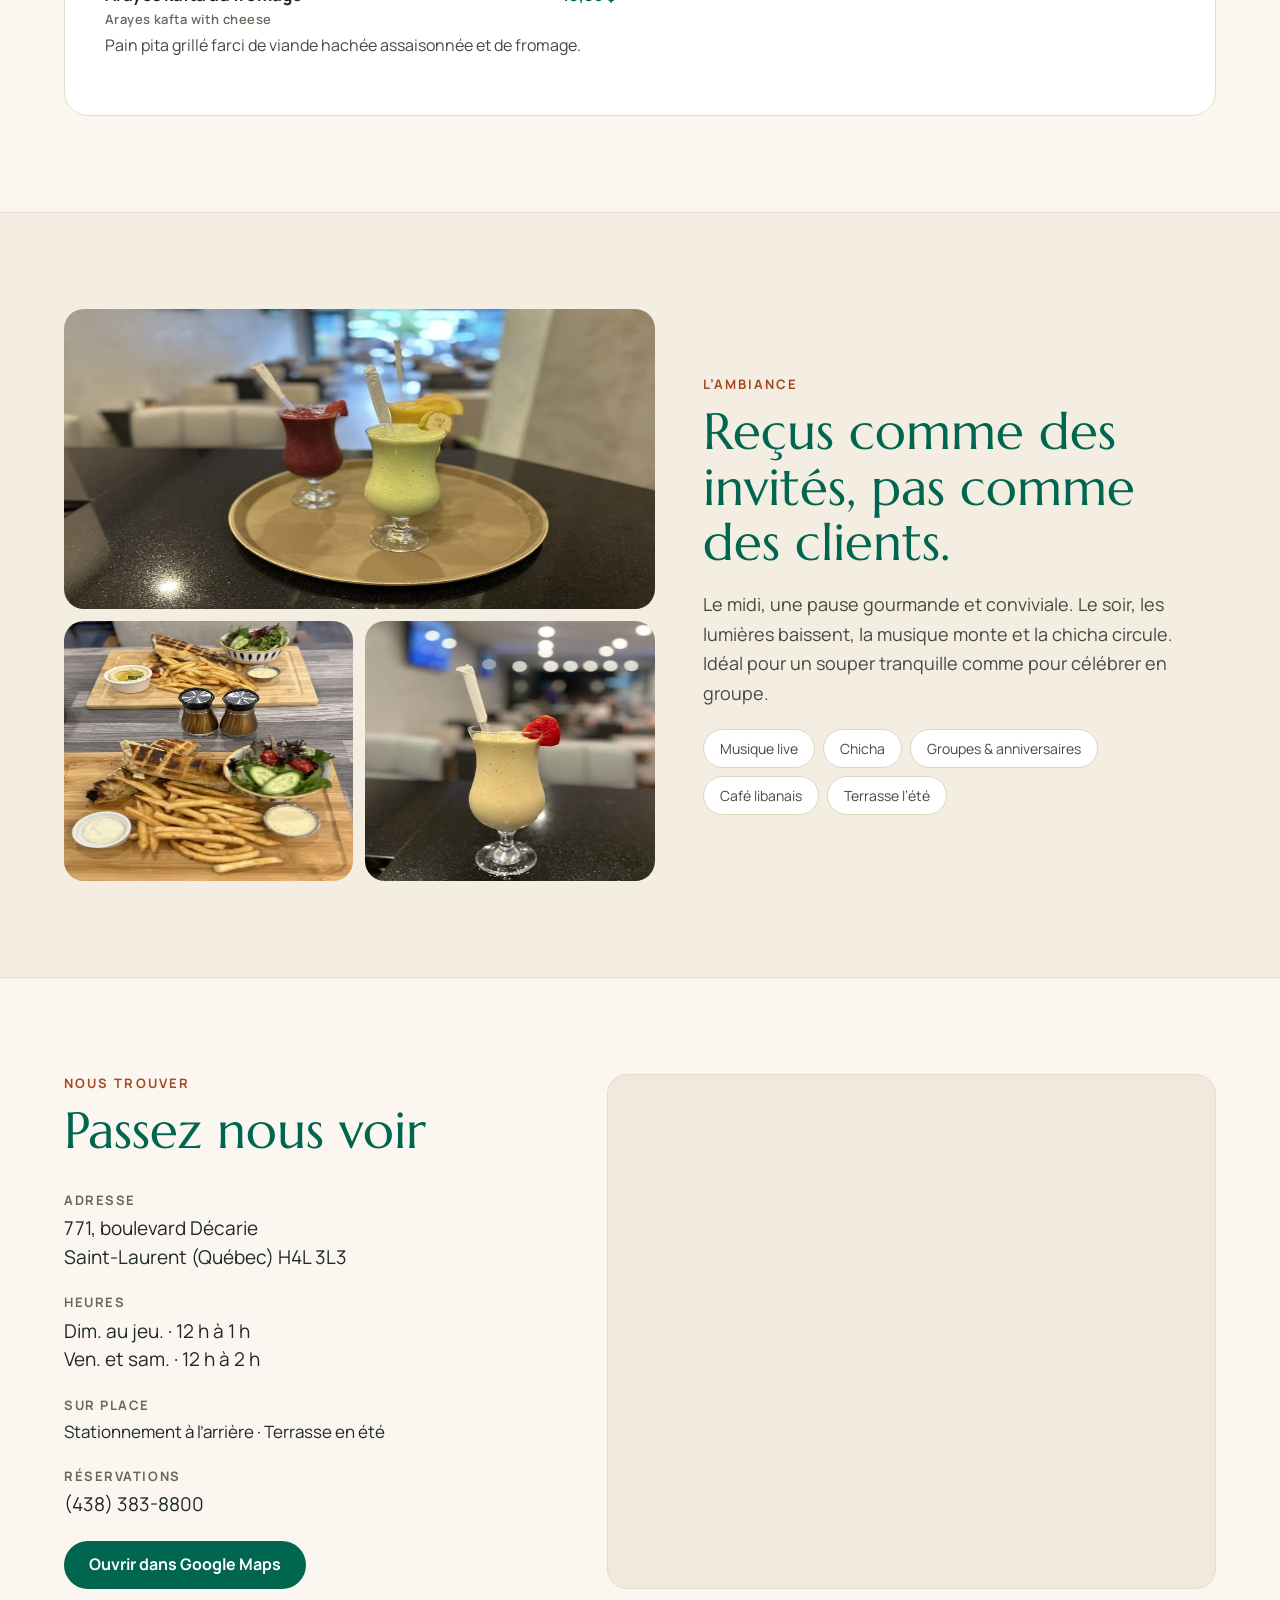
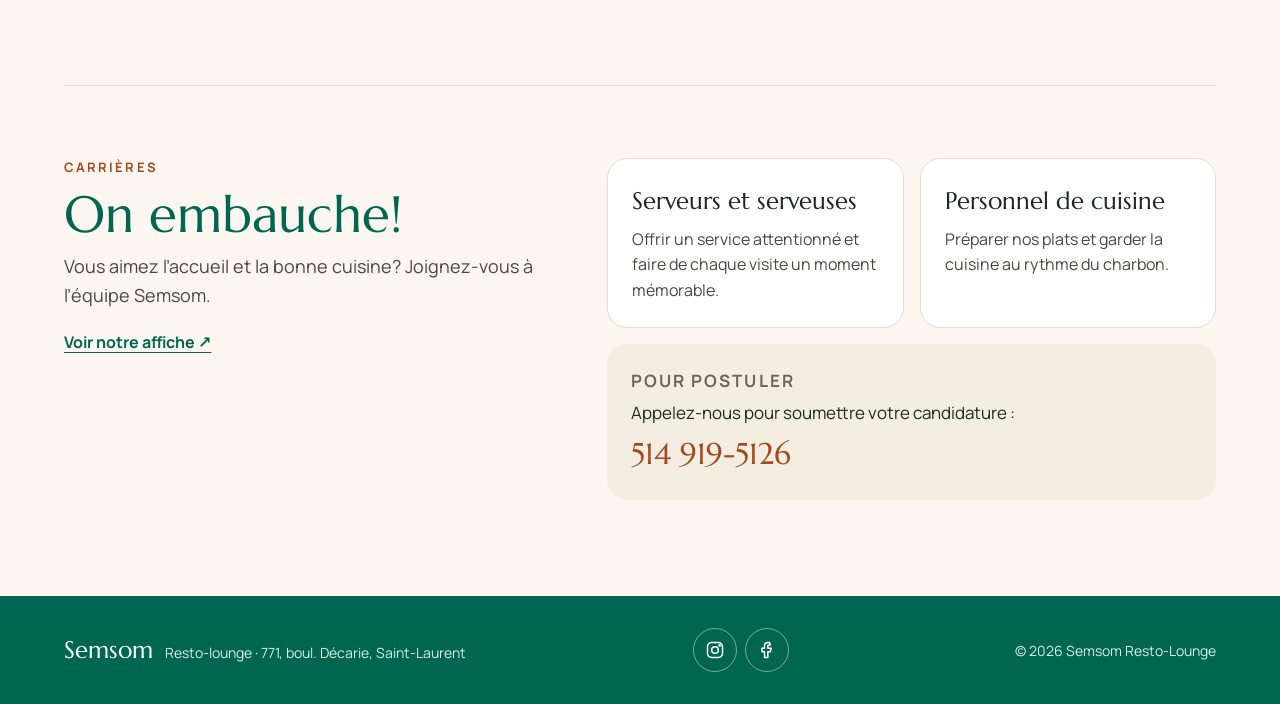
==== commit 5bf4be90: "fix" ====
--- a/index.html
+++ b/index.html
@@ -527,12 +527,11 @@
   </section>
 
   <section id="visiter" class="container visit" aria-labelledby="visit-title">
-    <div class="section-head">
-      <p class="eyebrow">Nous trouver</p>
-      <h2 id="visit-title" class="display">Passez nous voir</h2>
-    </div>
-    <div class="visit-card card">
-      <iframe class="map" title="Carte : Semsom-resto lounge, 771 boulevard Décarie" src="https://www.google.com/maps/embed?pb=!1m18!1m12!1m3!1d2795.9357990766325!2d-73.6777845!3d45.511371!2m3!1f0!2f0!3f0!3m2!1i1024!2i768!4f13.1!3m3!1m2!1s0x4cc9191db03fa18b%3A0x528955023f7f44bf!2sSemsom-resto%20lounge%20mtl!5e0!3m2!1sfr!2sca!4v1793209458309!5m2!1sfr!2sca" loading="lazy" referrerpolicy="strict-origin-when-cross-origin" allowfullscreen></iframe>
+    <div class="visit-main">
+      <div class="section-head">
+        <p class="eyebrow">Nous trouver</p>
+        <h2 id="visit-title" class="display">Passez nous voir</h2>
+      </div>
       <div class="visit-info">
         <div class="info-block">
           <h3 class="label">Adresse</h3>
@@ -553,34 +552,29 @@
         <a class="btn btn-primary" href="https://maps.app.goo.gl/mGwGvGKA52FhG1XZ7" target="_blank" rel="noopener">Ouvrir dans Google Maps</a>
       </div>
     </div>
+    <div class="map-wrap">
+      <iframe class="map" title="Carte : Semsom-resto lounge, 771 boulevard Décarie" src="https://www.google.com/maps/embed?pb=!1m18!1m12!1m3!1d2795.9357990766325!2d-73.6777845!3d45.511371!2m3!1f0!2f0!3f0!3m2!1i1024!2i768!4f13.1!3m3!1m2!1s0x4cc9191db03fa18b%3A0x528955023f7f44bf!2sSemsom-resto%20lounge%20mtl!5e0!3m2!1sfr!2sca!4v1793209458309!5m2!1sfr!2sca" loading="lazy" referrerpolicy="strict-origin-when-cross-origin" allowfullscreen></iframe>
+    </div>
   </section>
 
   <section id="carrieres" class="container careers" aria-labelledby="careers-title">
-    <div class="careers-inner card">
-      <div class="careers-top">
-        <a class="poster-link" href="images/affiche-embauche.jpg" target="_blank" rel="noopener">
-          <img src="images/affiche-embauche.jpg" alt="Affiche d’embauche Semsom : serveurs, serveuses et personnel de cuisine" width="512" height="640" loading="lazy">
-          <span>Voir l’affiche en grand ↗</span>
-        </a>
-        <div class="careers-title section-head">
-          <p class="eyebrow">Carrières</p>
-          <h2 id="careers-title" class="display">On embauche!</h2>
-          <p class="jobs-short">Serveurs et serveuses · Personnel de cuisine</p>
+    <div class="careers-inner">
+      <div class="careers-title section-head">
+        <p class="eyebrow">Carrières</p>
+        <h2 id="careers-title" class="display">On embauche!</h2>
+        <p class="lead">Vous aimez l’accueil et la bonne cuisine? Joignez-vous à l’équipe Semsom.</p>
+        <a class="poster-text-link" href="images/affiche-embauche.jpg" target="_blank" rel="noopener">Voir notre affiche ↗</a>
+      </div>
+      <div class="careers-body">
+        <div class="jobs">
+          <div class="card"><h3>Serveurs et serveuses</h3><p>Offrir un service attentionné et faire de chaque visite un moment mémorable.</p></div>
+          <div class="card"><h3>Personnel de cuisine</h3><p>Préparer nos plats et garder la cuisine au rythme du charbon.</p></div>
         </div>
-      </div>
-      <p class="lead careers-intro">Vous aimez l’accueil et la bonne cuisine? Joignez-vous à l’équipe Semsom.</p>
-      <div class="jobs">
-        <div class="card"><h3>Serveurs et serveuses</h3><p>Offrir un service attentionné et faire de chaque visite un moment mémorable.</p></div>
-        <div class="card"><h3>Personnel de cuisine</h3><p>Préparer nos plats et garder la cuisine au rythme du charbon.</p></div>
-      </div>
-      <div class="apply">
-        <p class="label">Pour postuler</p>
-        <p>Appelez-nous pour soumettre votre candidature :</p>
-        <a class="phone-big" href="tel:+15149195126">514 919-5126</a>
-      </div>
-      <div class="careers-actions">
-        <a class="btn btn-terra" href="tel:+15149195126">Postuler · appeler</a>
-        <a class="btn btn-ghost" href="images/affiche-embauche.jpg" target="_blank" rel="noopener">Voir l’affiche</a>
+        <div class="apply">
+          <p class="label">Pour postuler</p>
+          <p>Appelez-nous pour soumettre votre candidature :</p>
+          <a class="phone-big" href="tel:+15149195126">514 919-5126</a>
+        </div>
       </div>
     </div>
   </section>
--- a/css/base.css
+++ b/css/base.css
@@ -157,14 +157,20 @@
 .phone-big { font-family: var(--font-display); font-size: 30px; color: var(--terra); text-decoration: none; }
 .phone-big:hover { color: #8A3D19; }
 
-.poster-link { display: flex; flex-direction: column; gap: 10px; text-decoration: none; font-weight: 700; }
-.poster-link img { border-radius: 16px; border: 1px solid var(--line); }
+.poster-text-link { align-self: flex-start; font-weight: 700; font-size: 16px; padding: 10px 0; text-underline-offset: 4px; }
+
+.careers-inner { display: grid; gap: 32px; }
+.careers-body { display: flex; flex-direction: column; gap: 16px; }
+.jobs .card { padding: 24px; display: flex; flex-direction: column; gap: 8px; }
 
 /* ---------- Visit ---------- */
+.visit-main { display: flex; flex-direction: column; gap: 32px; }
+.visit-info { display: flex; flex-direction: column; gap: 22px; }
 .info-block { display: flex; flex-direction: column; gap: 4px; }
 .info-block p { margin: 0; line-height: 1.5; }
 .tel-plain { color: var(--ink); text-decoration: none; }
-.map { width: 100%; border: 0; border-radius: var(--radius); background: var(--sand-2); }
+.map-wrap { position: relative; border-radius: var(--radius); overflow: hidden; background: var(--sand-2); border: 1px solid var(--line); }
+.map { position: absolute; inset: 0; width: 100%; height: 100%; border: 0; }
 
 /* ---------- Footer ---------- */
 .site-footer { background: var(--green); color: #fff; }
--- a/css/mobile.css
+++ b/css/mobile.css
@@ -86,30 +86,29 @@
 .ambiance .lead { font-size: 16px; }
 .chips li { font-size: 13px; padding: 7px 14px; }
 
-/* Visit (shown before careers on mobile) */
+/* Visit — title, then map, then the details */
 .visit { padding-block: 36px; display: flex; flex-direction: column; gap: 20px; }
+.visit-main { display: contents; }
+.visit .section-head { order: 1; }
 .visit .section-head h2 { font-size: 32px; }
-.visit-card { display: flex; flex-direction: column; overflow: hidden; }
-.map { height: 220px; border-radius: 0; }
-.visit-info { padding: 18px; display: flex; flex-direction: column; gap: 16px; }
+.map-wrap { order: 2; height: 240px; }
+.visit-info { order: 3; gap: 16px; }
 .info-block p { font-size: 17px; }
 .info-block .small { font-size: 15px; }
 .visit-info .btn { width: 100%; }
 
 /* Careers */
 .careers { padding-bottom: 36px; }
-.careers-inner { display: flex; flex-direction: column; gap: 14px; padding: 18px; }
-.careers-top { display: flex; gap: 14px; align-items: center; }
-.poster-link { flex: none; }
-.poster-link img { width: 96px; height: 120px; object-fit: cover; border-radius: 10px; }
-.poster-link span { display: none; }
-.careers h2 { font-size: 26px; }
-.careers .jobs-short { margin: 0; font-size: 14px; color: var(--body); }
-.jobs { display: none; }
-.apply { padding: 0; background: transparent; }
-.apply .label, .apply .phone-big { display: none; }
-.careers-actions { display: grid; grid-template-columns: 1fr 1fr; gap: 8px; }
-.careers-actions .btn { min-height: 46px; padding: 10px 8px; font-size: 14px; }
+.careers-inner { gap: 20px; border-top: 1px solid var(--line); padding-top: 32px; }
+.careers h2 { font-size: 30px; }
+.careers .lead { font-size: 16px; }
+.jobs { display: flex; flex-direction: column; gap: 10px; }
+.jobs .card { padding: 18px; }
+.jobs .card h3 { font-size: 20px; }
+.jobs .card p { font-size: 15px; }
+.apply { padding: 18px; }
+.apply p { font-size: 15px; }
+.phone-big { font-size: 26px; }
 
 /* Footer */
 .footer-copy { width: 100%; }
--- a/css/desktop.css
+++ b/css/desktop.css
@@ -60,28 +60,18 @@
 .ambiance .lead { font-size: 18px; line-height: 1.65; }
 .ambiance-text { grid-column: 2; grid-row: 1; display: flex; flex-direction: column; gap: 20px; }
 
-/* Careers (desktop: poster + full job cards) */
-.careers { padding-top: 96px; }
-.careers-inner { display: grid; grid-template-columns: 320px 1fr; gap: 48px; align-items: start; border: 0; background: transparent; }
-.careers-top { display: contents; }
-.careers-top .poster-link { grid-column: 1; grid-row: 1 / span 4; }
-.careers-top .careers-title { grid-column: 2; }
+/* Visit — info on the left, map stretched to the same height on the right */
+.visit { padding-block: 96px; display: grid; grid-template-columns: minmax(0, 1fr) minmax(0, 1.25fr); gap: 56px; align-items: stretch; }
+.visit .section-head h2 { font-size: clamp(36px, 4vw, 52px); }
+.map-wrap { min-height: 480px; }
+.info-block p { font-size: 19px; }
+.info-block .small { font-size: 17px; }
+.visit-info .btn { align-self: flex-start; }
+
+/* Careers — title + intro + poster link on the left, roles + how to apply on the right */
+.careers { padding-bottom: 96px; }
+.careers-inner { grid-template-columns: minmax(0, 1fr) minmax(0, 1.25fr); gap: 56px; align-items: start; border-top: 1px solid var(--line); padding-top: 72px; }
 .careers h2 { font-size: clamp(36px, 4vw, 52px); }
-.careers .jobs-short { display: none; }
-.careers-intro, .jobs, .apply, .careers-actions { grid-column: 2; }
-.careers-intro { font-size: 18px; margin-top: -24px; }
+.careers .lead { font-size: 18px; }
 .jobs { display: grid; grid-template-columns: 1fr 1fr; gap: 16px; }
-.jobs .card { padding: 28px; display: flex; flex-direction: column; gap: 10px; }
-.careers-actions { display: none; }
 .apply p { font-size: 17px; }
-
-/* Visit */
-.visit { padding-block: 96px; display: grid; grid-template-columns: 1fr 1.2fr; gap: 48px; }
-.visit .section-head { grid-column: 1; }
-.visit .section-head h2 { font-size: clamp(36px, 4vw, 52px); }
-.visit-card { display: contents; }
-.visit-info { grid-column: 1; display: flex; flex-direction: column; gap: 24px; }
-.map { grid-column: 2; grid-row: 1 / span 2; height: 100%; min-height: 440px; }
-.info-block p { font-size: 20px; }
-.info-block .small { font-size: 18px; }
-.visit-info .btn { align-self: flex-start; }
